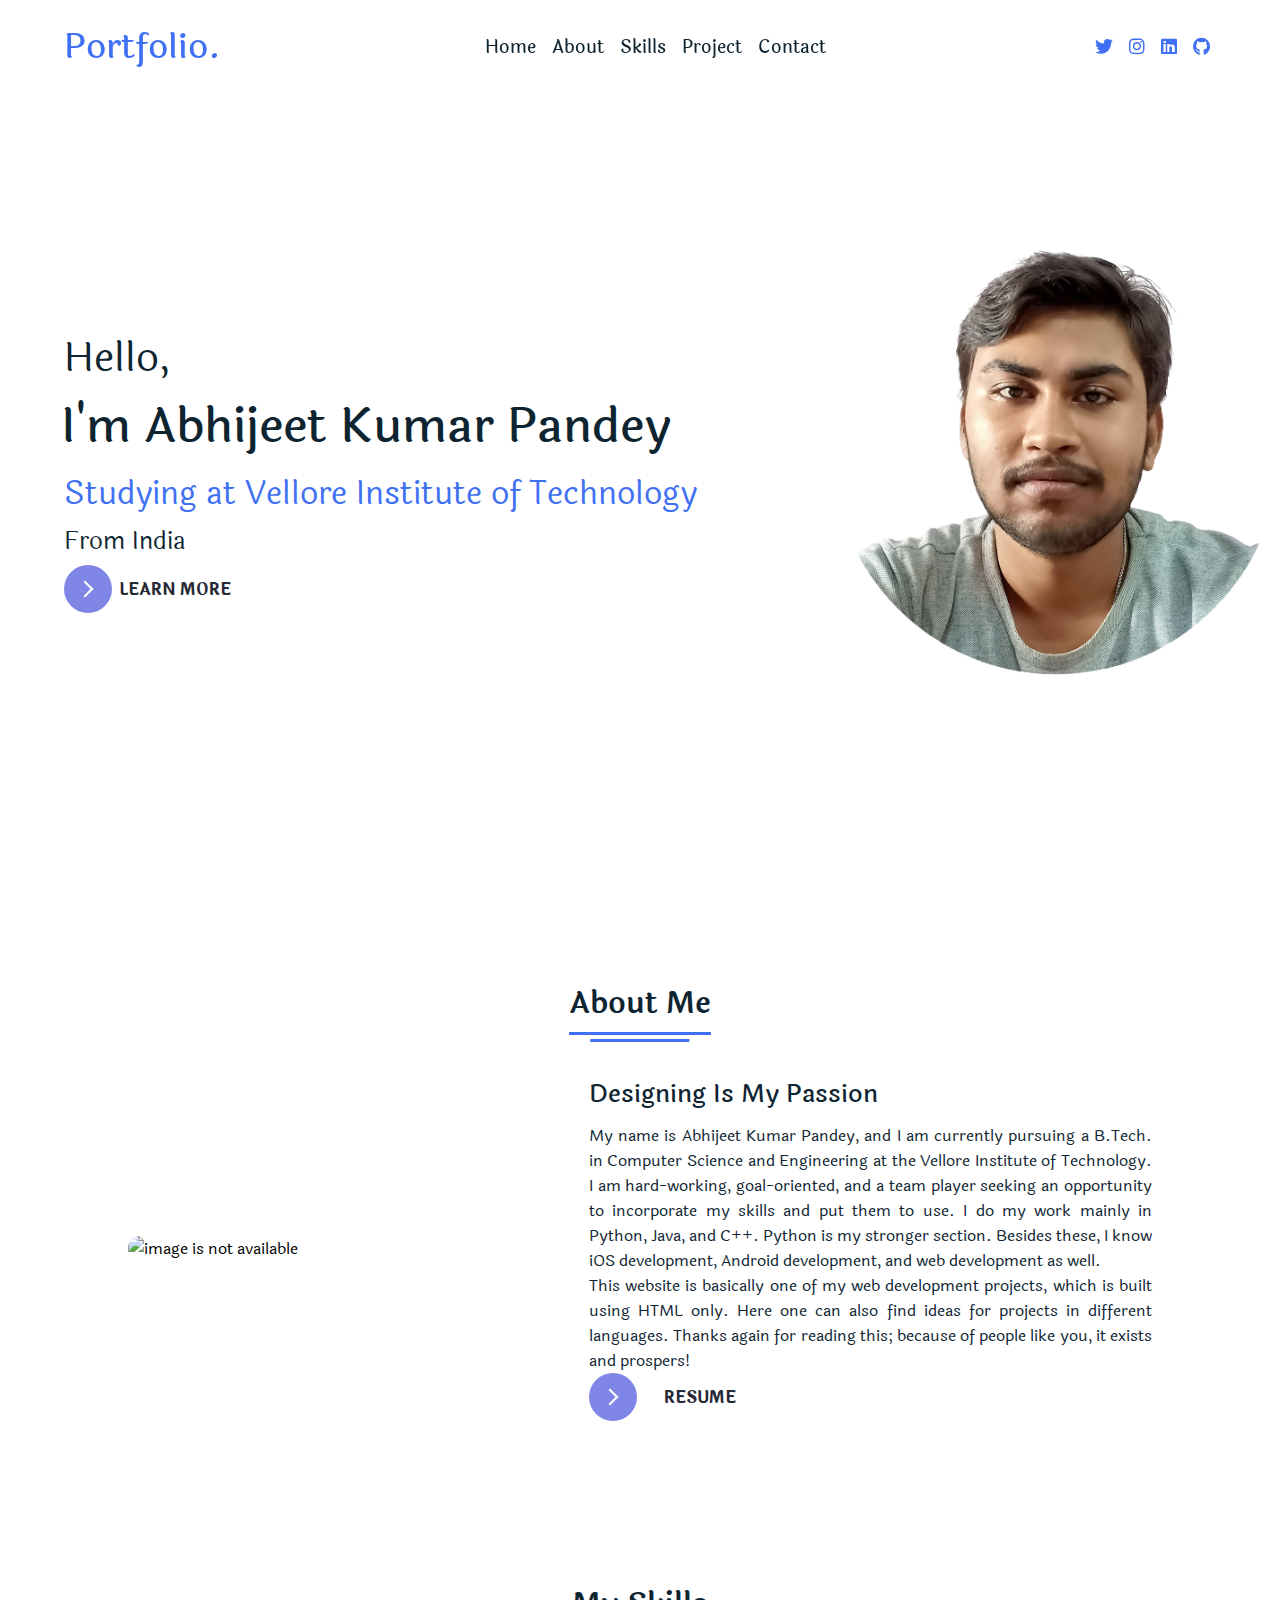
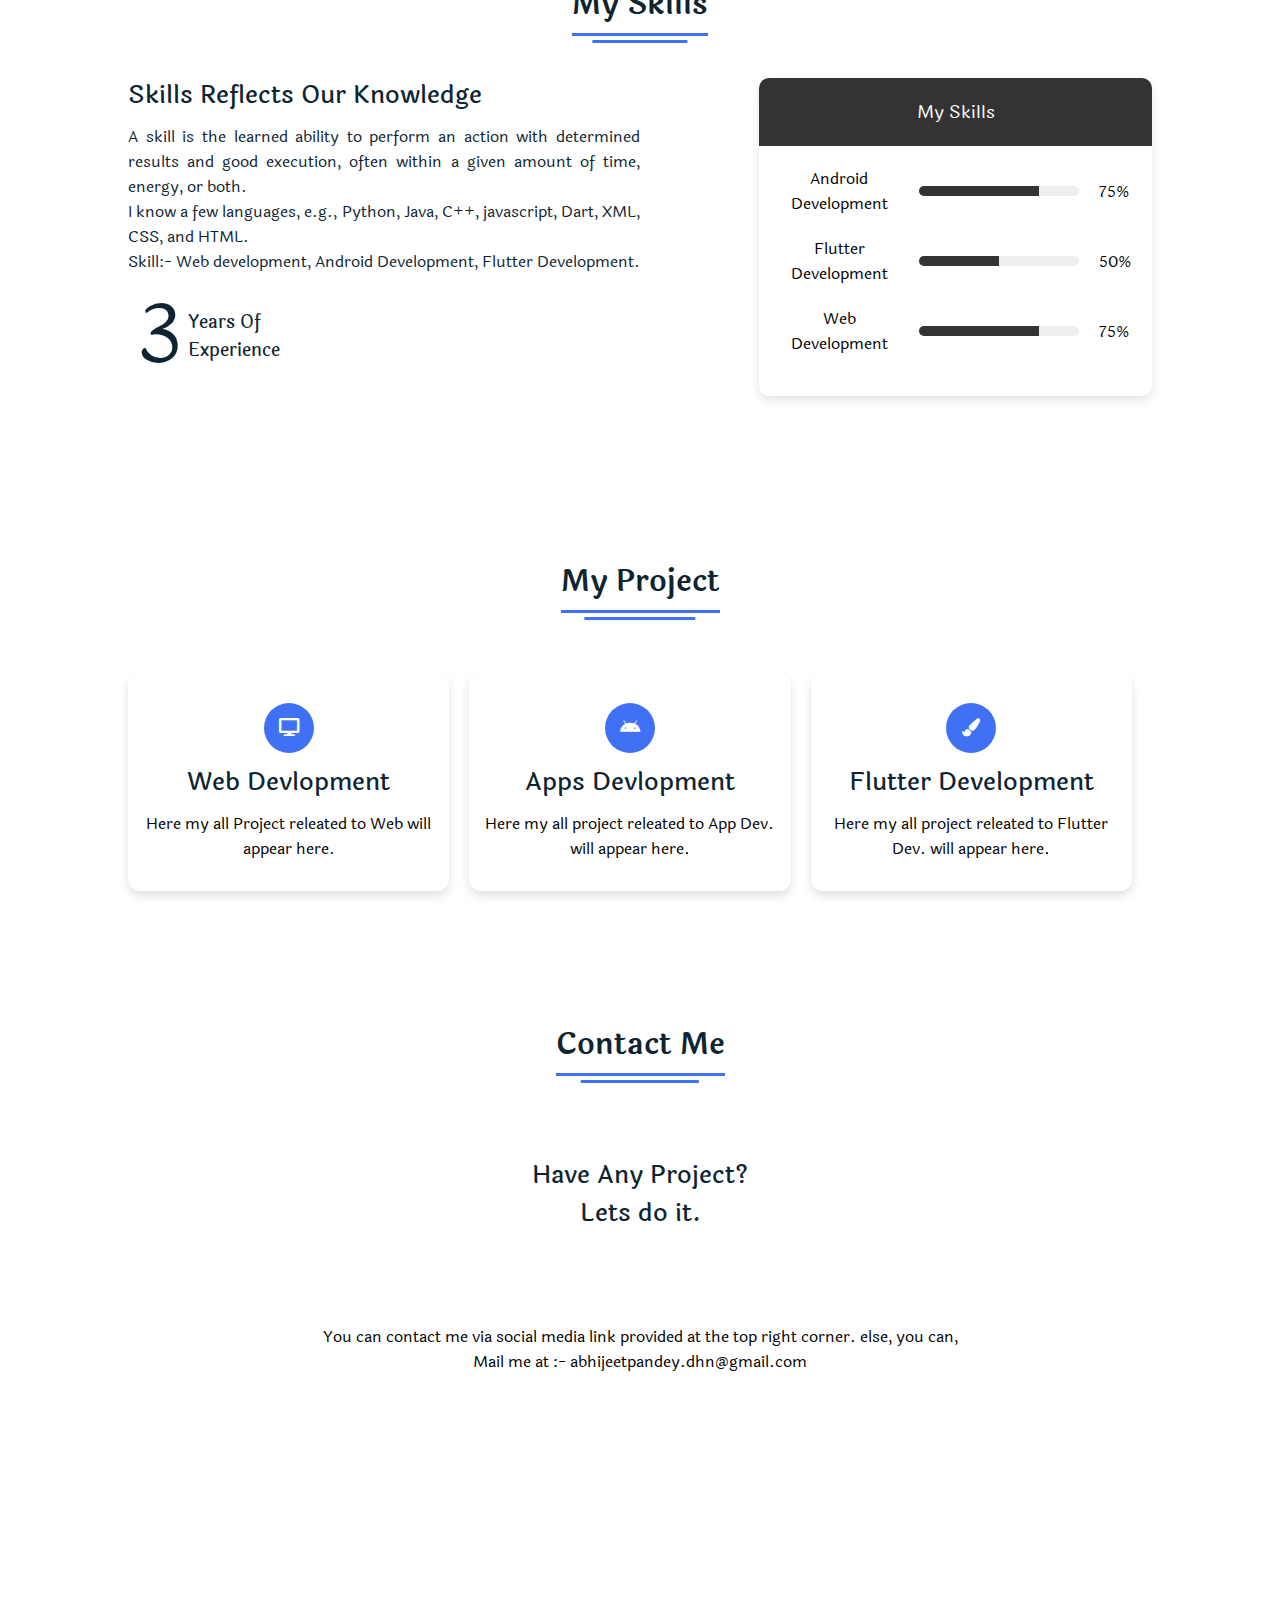
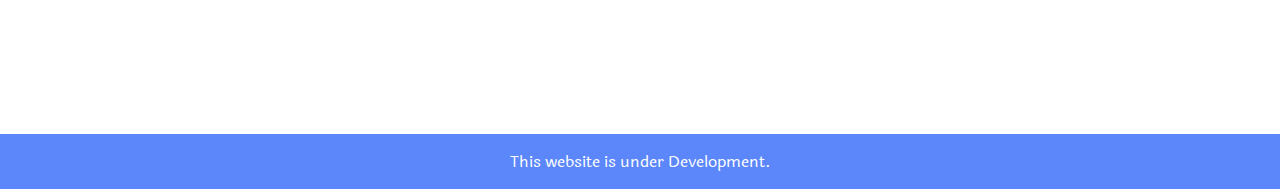
==== index.html @ da4dd6c6 "updated file" ====
<!DOCTYPE html>
<html lang="en" dir="ltr">
  <head>
    <meta charset="UTF-8">
    <title> Responsive Portfolio Website </title>
    <link rel="stylesheet" href="style.css">
    <!-- Fontawesome CDN Link -->
    <link rel="stylesheet" href="https://cdnjs.cloudflare.com/ajax/libs/font-awesome/5.15.2/css/all.min.css"/>
     <meta name="viewport" content="width=device-width, initial-scale=1.0">
   </head>
<body>
  <!-- Move to up button -->
  <div class="scroll-button">
    <a href="#home"><i class="fas fa-arrow-up"></i></a>
  </div>
  <!-- navgaition menu -->
  <nav>
    <div class="navbar">
      <div class="logo"><a href="#"> Portfolio. </a></div>
      <ul class="menu">
          <li><a href="#home">Home</a></li>
          <li><a href="#about">About</a></li>
          <li><a href="#skills">Skills</a></li>
          <li><a href="#services">Project</a></li>
          <li><a href="#contact">Contact</a></li>
          <div class="cancel-btn">
            <i class="fas fa-times"></i>
          </div>
      </ul>
      <div class="media-icons">
        <a href="https://twitter.com/Abhijee12620810"><i class="fab fa-twitter"></i></a>
        <a href="https://www.instagram.com/abhijeet_7255/"><i class="fab fa-instagram"></i></a>
        <a href="https://www.linkedin.com/in/abhijeet-kumar-pandey-29b2901a6/"><i class="fab fa-linkedin"></i></a>
        <a href="https://github.com/akp660"><i class="fab fa-github"></i></a>
      </div>
    </div>
    <div class="menu-btn">
      <i class="fas fa-bars"></i>
    </div>
  </nav>

<!-- Home Section Start -->
 <section class="home" id="home">
   <div class="home-content">
     <div class="text">
       <div class="text-one">Hello,</div>
       <div class="text-two">I'm Abhijeet Kumar Pandey</div>
       <div class="text-three">Studying at Vellore Institute of Technology </div>
       <div class="text-four">From India</div>
       <button class="learn-more">
        <span class="circle" aria-hidden="true">
        <span class="icon arrow"></span>
        </span>
        <a href="#about">
        <span class="button-text">Learn More</span> </a>
      </button>
     </div>
   </div>
 </section>

<!-- About Section Start -->
<section class="about" id="about">
  <div class="content">
    <div class="title"><span>About Me</span></div>
  <div class="about-details">
    <div class="left">
      <img src="https://github.com/akp660/My-Portfolio/blob/66daafdcecbafb417e83a8eac32bfbf99a9931c4/Images/Dev1.png?raw=true" alt="image is not available">
    </div>
    <div class="right"> 
      <div class="topic">Designing Is My Passion</div>
      <p> My name is Abhijeet Kumar Pandey, and I am currently pursuing a B.Tech. in Computer Science and Engineering at the Vellore Institute of Technology. I am hard-working, goal-oriented, and a team player seeking an opportunity to incorporate my skills and put them to use.
        I do my work mainly in Python, Java, and C++. Python is my stronger section. Besides these, I know iOS development, Android development, and web development as well. </P>
      <P> This website is basically one of my web development projects, which is built using HTML only. Here one can also find ideas for projects in different languages. Thanks again for reading this; because of people like you, it exists and prospers! </P>
      <div class="button">
        <a href="https://docs.google.com/document/d/1EkNs8TN1xDk2Nyp3OGd5LRPhB23bo0X7rrr457WQqSQ/edit#heading=h.5rf9wr4r3no2">
        <button class="learn-more">
          <span class="circle" aria-hidden="true">
          <span class="icon arrow"></span>
          </span>
          <span class="button-text">Resume</span> </a>
        </button>
      </div>
    </div>
  </div>
  </div>
</section>

<!-- My Skill Section Start -->
<!-- Section Tag and Other Div will same where we need to put same CSS -->
<section class="skills" id="skills">
 <div class="content">
   <div class="title"><span>My Skills</span></div>
   <div class="skills-details">
     <div class="text">
       <div class="topic">Skills Reflects Our Knowledge</div>
       <p>A skill is the learned ability to perform an action with determined results and good execution, often within a given amount of time, energy, or both.
      </p>
       <p> I know a few languages, e.g., Python, Java, C++, javascript, Dart, XML, CSS, and HTML.   </p>
       <P> Skill:- Web development, Android Development, Flutter Development.</P>
       <div class="experience">
         <div class="num">3</div>
         <div class="exp">Years Of <br> Experience</div>
       </div>
     </div>
     <div class="boxes">
      <div class="card">
        <div class="header">My Skills</div>
        <div class="body">
          <div class="skill">
            <div class="skill-name">Android Development</div>
            <div class="skill-level">
              <div class="skill-percent" style="width: 75%"></div>
            </div>
            <div class="skill-percent-number">75%</div>
          </div>
          <div class="skill">
            <div class="skill-name">Flutter Development</div>
            <div class="skill-level">
              <div class="skill-percent" style="width: 50%"></div>
            </div>
            <div class="skill-percent-number">50%</div>
          </div>
          <div class="skill">
            <div class="skill-name">Web Development</div>
            <div class="skill-level">
              <div class="skill-percent" style="width: 75%"></div>
            </div>
            <div class="skill-percent-number">75%</div>
          </div>
        </div>
      </div>
    </div> 
     
   </div>
 </div>
</section>

<!-- My Services Section Start -->
 <section class="services" id="services">
   <div class="content">
     <div class="title"><span>My Project</span></div>
     <div class="boxes">
       <div class="box">
        <a href="webdevelopment.html">
          <div class="icon">
           <i class="fas fa-desktop"></i>
          </div>
          <div class="topic">Web Devlopment</div>
          <div class="about">
          <p> Here my all Project releated to Web will appear here. </p>
          </div>
        </a>
      </div>
       <div class="box">
        <a href="androidproject.html">
          <div class="icon">
           <i class="fab fa-android"></i>
          </div>
          <div class="about">
          <div class="topic">Apps Devlopment</div>
          <p> Here my all project releated to App Dev. will appear here. </p>
          </div>
        </a>
        </div>
       <div class="box">
        <a href="flutterdevelopment.html">
          <div class="icon">
            <i class="fas fa-paint-brush"></i>
          </div>
          <div class="about">
          <div class="topic">Flutter Development</div>
            <p> Here my all project releated to Flutter Dev. will appear here. </p>
          </div>
        </div>
      </a>
      </div>
 </section>

<!-- Contact Me section Start -->
<section class="contact" id="contact">
  <div class="content">
    <div class="title"><span>Contact Me</span></div>
    <div class="text">
      <div class="topic">Have Any Project? <br>
      Lets do it.</div>
      <div class="about">
        <p> You can contact me via social media link provided at the top right corner. else, you can,</p>
        <p> Mail me at :- abhijeetpandey.dhn@gmail.com</p>
      </div>
    </div>
  </div>
</section>


<!-- Footer Section Start -->
<footer>
  <div class="text">
    <p>This website is under Development.</p>
  </div>
</footer>

  <script src="script.js"></script>
</body>
</html>
---- style.css ----
/* Google Font CDN Link */
@import url('https://fonts.googleapis.com/css2?family=Patrick+Hand&display=swap');
@import url('https://fonts.googleapis.com/css2?family=Laila:wght@300&display=swap');


*{
  margin: 0;
  padding: 0;
  box-sizing: border-box;
  text-decoration: none;
  scroll-behavior: smooth;
}

/* Custom Scroll Bar CSS */
::-webkit-scrollbar {
    width: 10px;
}
::-webkit-scrollbar-track {
    background: #f1f1f1;
}
::-webkit-scrollbar-thumb {
    background: #6e93f7;
    border-radius: 12px;
    transition: all 0.3s ease;
}

::-webkit-scrollbar-thumb:hover {
    background: #4070f4;
}
/* navbar styling */
nav{
  position: fixed;
  width: 100%;
  padding: 20px 0;
  z-index: 998;
  transition: all 0.3s ease;
  font-family: 'Laila', sans-serif;
}
nav.sticky{
  background: #4070f4;
  padding: 13px 0;
}
nav .navbar{
  width: 90%;
  display: flex;
  justify-content: space-between;
  align-items: center;
  margin: auto;
}
nav .navbar .logo a{
  font-weight: 500;
  font-size: 35px;
  color: #4070f4;
}
nav.sticky .navbar .logo a{
  color: #fff;
}
nav .navbar .menu{
  display: flex;
  position: relative;
}
nav .navbar .menu li{
  list-style: none;
  margin: 0 8px;
}
.navbar .menu a{
  font-size: 18px;
  font-weight: 500;
  color: #0E2431;
  padding: 6px 0;
  transition: all 0.4s ease;
}
.navbar .menu a:hover{
  color: #4070f4;
}
nav.sticky .menu a{
  color: #FFF;
}
nav.sticky .menu a:hover{
  color: #0E2431;
}
.navbar .media-icons a{
  color: #4070f4;
  font-size: 18px;
  margin: 0 6px;
}
nav.sticky .media-icons a{
  color: #FFF;
}

/* Side Navigation Menu Button CSS */
nav .menu-btn,
.navbar .menu .cancel-btn{
  position: absolute;
  color: #fff;
  right: 30px;
  top: 20px;
  font-size: 20px;
  cursor: pointer;
  transition: all 0.3s ease;
  display: none;
}
nav .menu-btn{
  color: #4070f4;
}
nav.sticky .menu-btn{
  color: #FFF;
}
.navbar .menu .menu-btn{
  color: #fff;
}

/* home section styling */
.home{
  height: 100vh;
  width: 100%;
  background: #F0F8FF;
  background: url("Images/Dev1.png") no-repeat;
  background-size: 35%;
  background-position: right;
  background-attachment: fixed;
  font-family: 'Laila', sans-serif;
}
.home .home-content{
  width: 90%;
  height: 100%;
  margin: auto;
  display: flex;
  flex-direction: column;
  justify-content: center;
}
.home .text-one{
  font-size: 250%;
  color: #0E2431;
}
.home .text-two{
  color: #0E2431;
  font-size: 300%;
  font-weight: 450;
  margin-left: -3px;
}
.home .text-three{
  font-size: 200%;
  margin: 5px 0;
  color: #4070f4;
}
.home .text-four{
  font-size: 150%;
  margin: 5px 0;
  color: #0E2431;
}
.home .button{
  margin: 14px 0;
}
.home .button button{
  outline: none;
  padding: 8px 16px;
  border-radius: 6px;
  font-size: 25px;
  font-weight: 400;
  background: #4070f4;
  color: #fff;
  cursor: pointer;
  border: 2px solid transparent;
  transition: all 0.4s ease;
}
.home .button button:hover{
  border-color: #4070f4;
  background-color: #fff;
  color: #4070f4;
}

button {
  position: relative;
  display: inline-block;
  cursor: pointer;
  outline: none;
  border: 0;
  vertical-align: middle;
  text-decoration: none;
  background: transparent;
  padding: 0;
  font-size: inherit;
  font-family: inherit;
 }
 
 button.learn-more {
  width: 12rem;
  height: auto;
 }
 
 button.learn-more .circle {
  transition: all 0.45s cubic-bezier(0.65, 0, 0.076, 1);
  position: relative;
  display: block;
  margin: 0;
  width: 3rem;
  height: 3rem;
  background: #8086e5;
  border-radius: 1.625rem;
 }
 
 button.learn-more .circle .icon {
  transition: all 0.45s cubic-bezier(0.65, 0, 0.076, 1);
  position: absolute;
  top: 0;
  bottom: 0;
  margin: auto;
  background: #fff;
 }
 
 button.learn-more .circle .icon.arrow {
  transition: all 0.45s cubic-bezier(0.65, 0, 0.076, 1);
  left: 0.625rem;
  width: 1.125rem;
  height: 0.125rem;
  background: none;
 }
 
 button.learn-more .circle .icon.arrow::before {
  position: absolute;
  content: "";
  top: -0.29rem;
  right: 0.0625rem;
  width: 0.625rem;
  height: 0.625rem;
  border-top: 0.125rem solid #fff;
  border-right: 0.125rem solid #fff;
  transform: rotate(45deg);
 }
 
 button.learn-more .button-text {
  transition: all 0.45s cubic-bezier(0.65, 0, 0.076, 1);
  position: absolute;
  top: 0;
  left: 0;
  right: 0;
  bottom: 0;
  padding: 0.75rem 0;
  margin: 0 0 0 1.85rem;
  color: #282936;
  font-weight: 700;
  line-height: 1.6;
  text-align: center;
  text-transform: uppercase;
 }
 
 button:hover .circle {
  width: 100%;
 }
 
 button:hover .circle .icon.arrow {
  background: #fff;
  transform: translate(1rem, 0);
 }
 
 button:hover .button-text {
  color: #fff;
 }







/* About Section Styling */
/* Those Elements Where We Have Apply Same CSS,
 I'm Selecting Directly 'Section Tag' and 'Class'  */
section{
  padding-top: 40px;
}
section .content{
  width: 80%;
  margin: 40px auto;
  font-family: 'Laila', sans-serif;
}
.about .about-details{
  display: flex;
  justify-content: space-between;
  align-items: center;
}
section .title{
  display: flex;
  justify-content: center;
  margin-bottom: 40px;
}
section .title span{
  color: #0E2431;
  font-size: 30px;
  font-weight: 600;
  position: relative;
  padding-bottom: 8px;
}
section .title span::before,
section .title span::after{
  content: '';
  position: absolute;
  height: 3px;
  width: 100%;
  background: #4070f4;
  left: 0;
  bottom: 0;
}
section .title span::after{
  bottom: -7px;
  width: 70%;
  left: 50%;
  transform: translateX(-50%);
}
.about .about-details .left{
  width: 45%;
}
.about .left img{
  height: 400px;
  width: 400px;
  object-fit: cover;
  border-radius: 12px;
}
.about-details .right{
  width: 55%;
}
section  .topic{
  color: #0E2431;
  font-size: 25px;
  font-weight: 500;
  margin-bottom: 10px;
}
.about-details .right p{
  text-align: justify;
  color: #0E2431;
}







 /* My Skills CSS */
 .skills{
   background: #ffffff;
 }
 .skills .content{
   padding: 40px 0;
 }
 .skills .skills-details{
   display: flex;
   justify-content: space-between;
   align-items: center;
 }
 .skills-details .text{
   width: 50%;
 }
 .skills-details p{
   color: #0E2431;
   text-align: justify;
 }
.skills .skills-details .experience{
  display: flex;
  align-items: center;
  margin: 0 10px;
}
.skills-details .experience .num{
  color: #0E2431;
  font-size: 80px;
}
.skills-details .experience .exp{
  color: #0E2431;
  margin-left: 20px;
  font-size: 18px;
  font-weight: 500;
  margin: 0 6px;
}
.skills-details .boxes{
  width: auto;
  display: flex;
  flex-wrap: wrap;
  justify-content: space-between;
}
.card {
  width: auto;
  background-color: #fff;
  box-shadow: 0 5px 10px rgba(0, 0, 0, 0.1);
  border-radius: 10px;
  overflow: hidden;
}

.header {
  background-color: #333;
  color: #fff;
  padding: 20px;
  text-align: center;
  font-size: 18px;
}

.body {
  padding: 20px;
  text-align: center;
}

.skill {
  display: flex;
  align-items: center;
  margin-bottom: 20px;
}

.skill-name {
  width: 120px;
  font-size: 16px;
}

.skill-level {
  width: 160px;
  height: 10px;
  background-color: #eee;
  border-radius: 10px;
  overflow: hidden;
  margin-left: 20px;
}

.skill-percent {
  background-color: #333;
  height: 100%;
}

.skill-percent-number {
  margin-left: 20px;
  font-size: 16px;
}

/* My Services CSS */
.services{
  background: #ffffff;
}
.services .boxes{
  display: flex;
  flex-wrap: wrap;
  justify-content: space-between;
}
.services .boxes .box{
  margin: 20px 0;
  width: calc(100% / 3 - 20px);
  text-align: center;
  border-radius: 12px;
  padding: 30px 10px;
  box-shadow: 0 5px 10px rgba(0, 0, 0, 0.12);
  cursor: default;
  transition: all 0.4s ease;
}
.services .boxes .box .about{
  color: #000;
}
.services .boxes .box:hover{
  background: #4070f4;
  color: #fff;
}
.services .boxes .box .icon{
  height: 50px;
  width: 50px;
  background: #4070f4;
  border-radius: 50%;
  text-align: center;
  line-height: 50px;
  font-size: 18px;
  color: #fff;
  margin: 0 auto 10px auto;
  transition: all 0.4s ease;
}
.boxes .box:hover .icon{
  background-color: #fff;
  color: #4070f4;
}
.services .boxes .box:hover .topic,
.services .boxes .box:hover p{
  color: #0E2431;
  transition: all 0.4s ease;
}
.services .boxes .box:hover .topic,
.services .boxes .box:hover p{
  color: #fff;
}

/* Contact Me CSS */


.contact{
  background: #F0F8FF;
  background-attachment: fixed;
  background: url("https://github.com/akp660/My-Portfolio/blob/08f95cfc4875fcf1a1e4328afbcde97a2c82ba09/Images/back-img.gif") no-repeat;
  background-size: cover;
  height: 87vh;
  width: 100%;
  background-size: cover;
  background-position: center;
  background-attachment: flex;
}
.contact .content{
  margin: 0 auto;
  padding: 30px 0;
}
.contact .text{
  padding-top: 40px;
  width: 80%;
  text-align: center;
  margin: auto;
}
.contact .content .about{
  padding-top: 10%;
}

/* Footer CSS */
footer{
  background: #5c87fb;
  padding: 15px 0;
  text-align: center;
  font-family: 'Laila', sans-serif;
}
footer .text{
  color: #ffffff;
}
footer .text span{
  font-size: 17px;
  font-weight: 400;
  color: #fff;
}
footer .text span a{
  font-weight: 500;
  color: #FFF;
}
footer .text span a:hover{
  text-decoration: underline;
}
/* Scroll TO Top Button CSS */
.scroll-button a{
  position: fixed;
  bottom: 20px;
  right: 20px;
  color: #fff;
  background: #4070f4;
  padding: 7px 12px;;
  font-size: 18px;
  border-radius: 6px;
  box-shadow: rgba(0, 0, 0, 0.15);
  display: none;
}


/* Responsive Media Query */
@media (max-width: 1190px) {
  section .content{
    width: 85%;
  }
}
@media (max-width: 1000px) {
  .about .about-details{
    justify-content: center;
    flex-direction: column;
  }
  .about .about-details .left{
    display: flex;
    justify-content: center;
    width: 100%;
  }
  .about-details .right{
    width: 90%;
    margin: 40px 0;
  }
  .services .boxes .box{
    margin: 20px 0;
    width: calc(100% / 2 - 20px);
  }
}
@media (max-width: 900px) {
  .about .left img{
    height: 350px;
    width: 350px;
  }
}

@media (max-width: 750px) {
  nav .navbar{
    width: 90%;
  }
  nav .navbar .menu{
    position: fixed;
    left: -100%;
    top: 0;
    background: #0E2431;
    height: 100vh;
    max-width: 400px;
    width: 100%;
    padding-top: 60px;
    flex-direction: column;
    align-items: center;
    transition: all 0.5s ease;
  }
  .navbar.active .menu{
    left: 0;
  }
  nav .navbar .menu a{
    font-size: 23px;
    display: block;
    color: #fff;
    margin: 10px 0;
  }
  nav.sticky .menu a:hover{
    color: #4070f4;
  }
  nav .navbar .media-icons{
    display: none;
  }
  nav .menu-btn,
  .navbar .menu .cancel-btn{
    display: block;
  }
  .home .text-two{
    font-size: 65px;
  }
  .home .text-three{
    font-size: 35px;
  }
  .skills .skills-details{
    align-items: center;
    justify-content: center;
    flex-direction: column;
  }
  .skills-details .text{
    width: 100%;
    margin-bottom: 50px;
  }
  .skills-details .boxes{
    justify-content: center;
    align-items: center;
    width: 100%;
  }
  .services .boxes .box{
    margin: 20px 0;
    width: 100%;
  }
  .contact .text{
    width: 100%;
}
}

@media (max-width: 500px){
  .home .text-two{
    font-size: 55px;
  }
  .home .text-three{
    font-size: 33px;
  }
  .skills-details .boxes .per{
    font-size: 50px;
    color: #4070f4;
  }
}
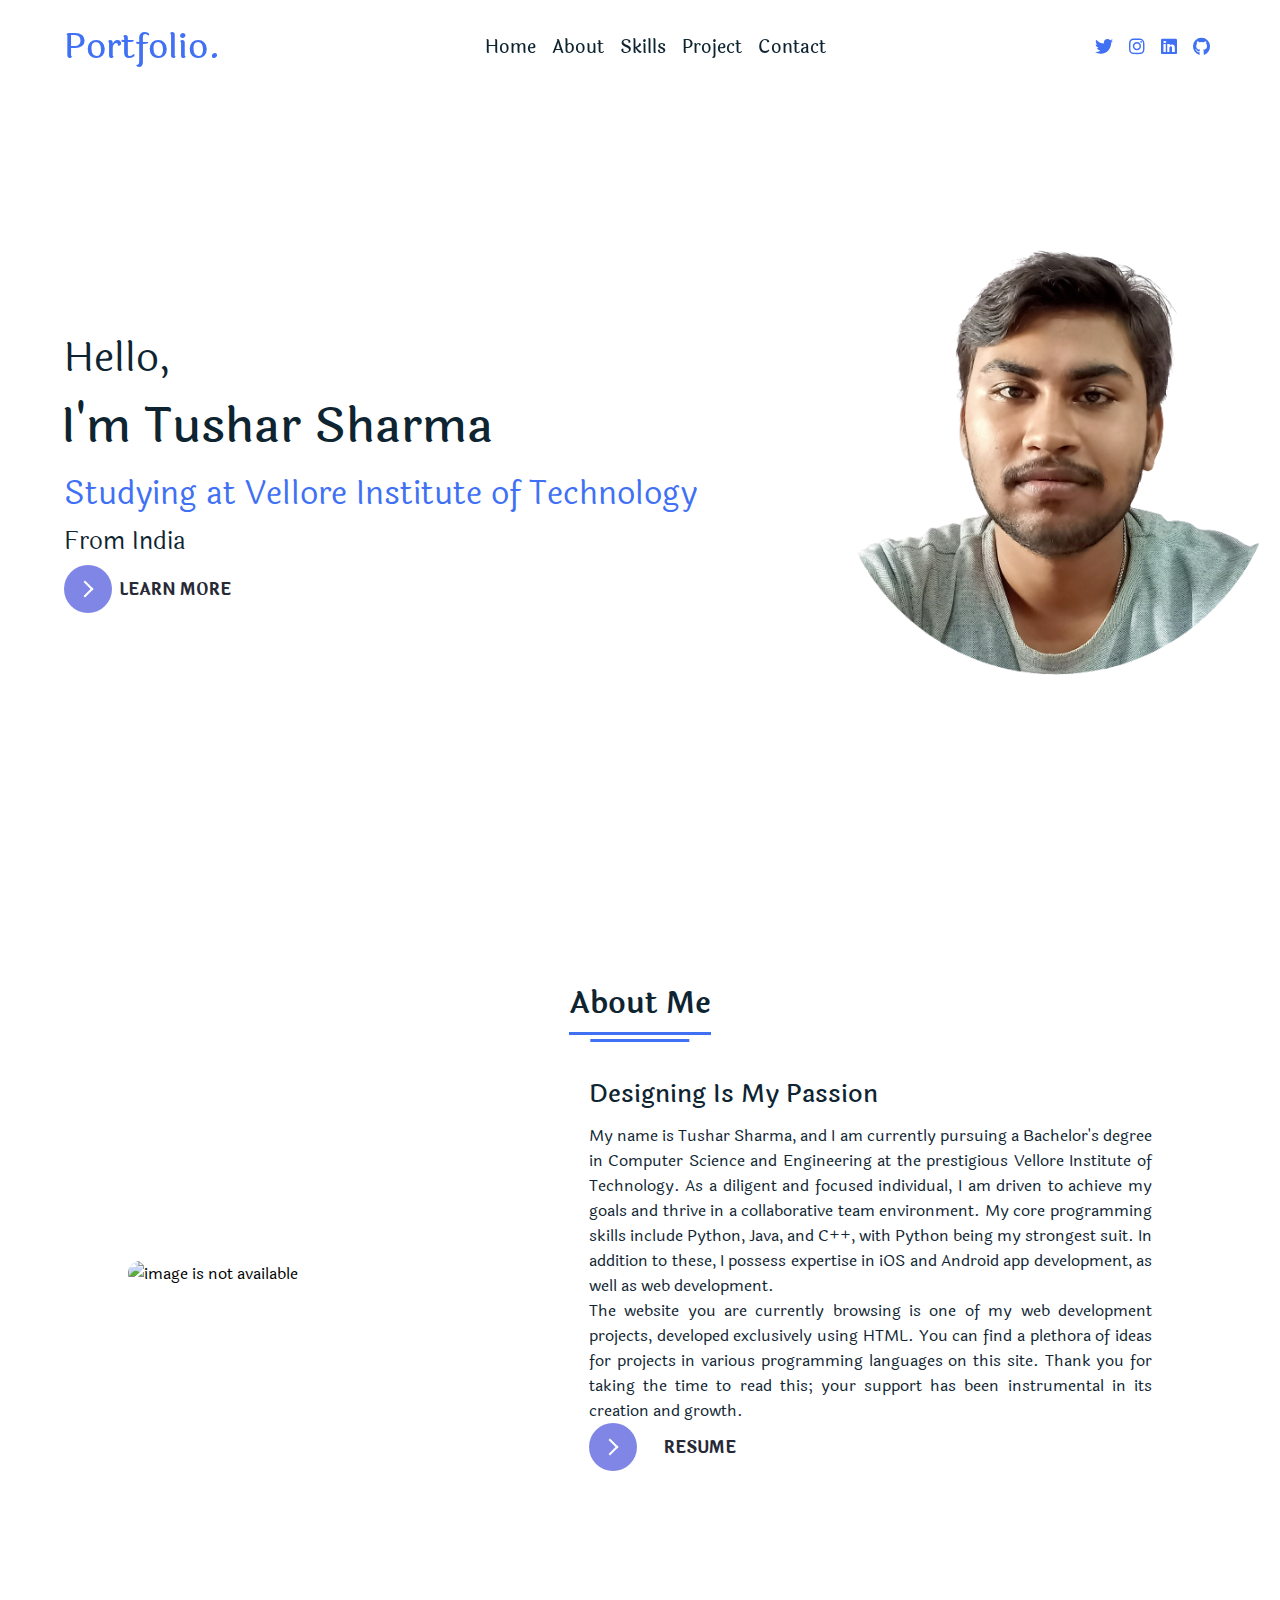
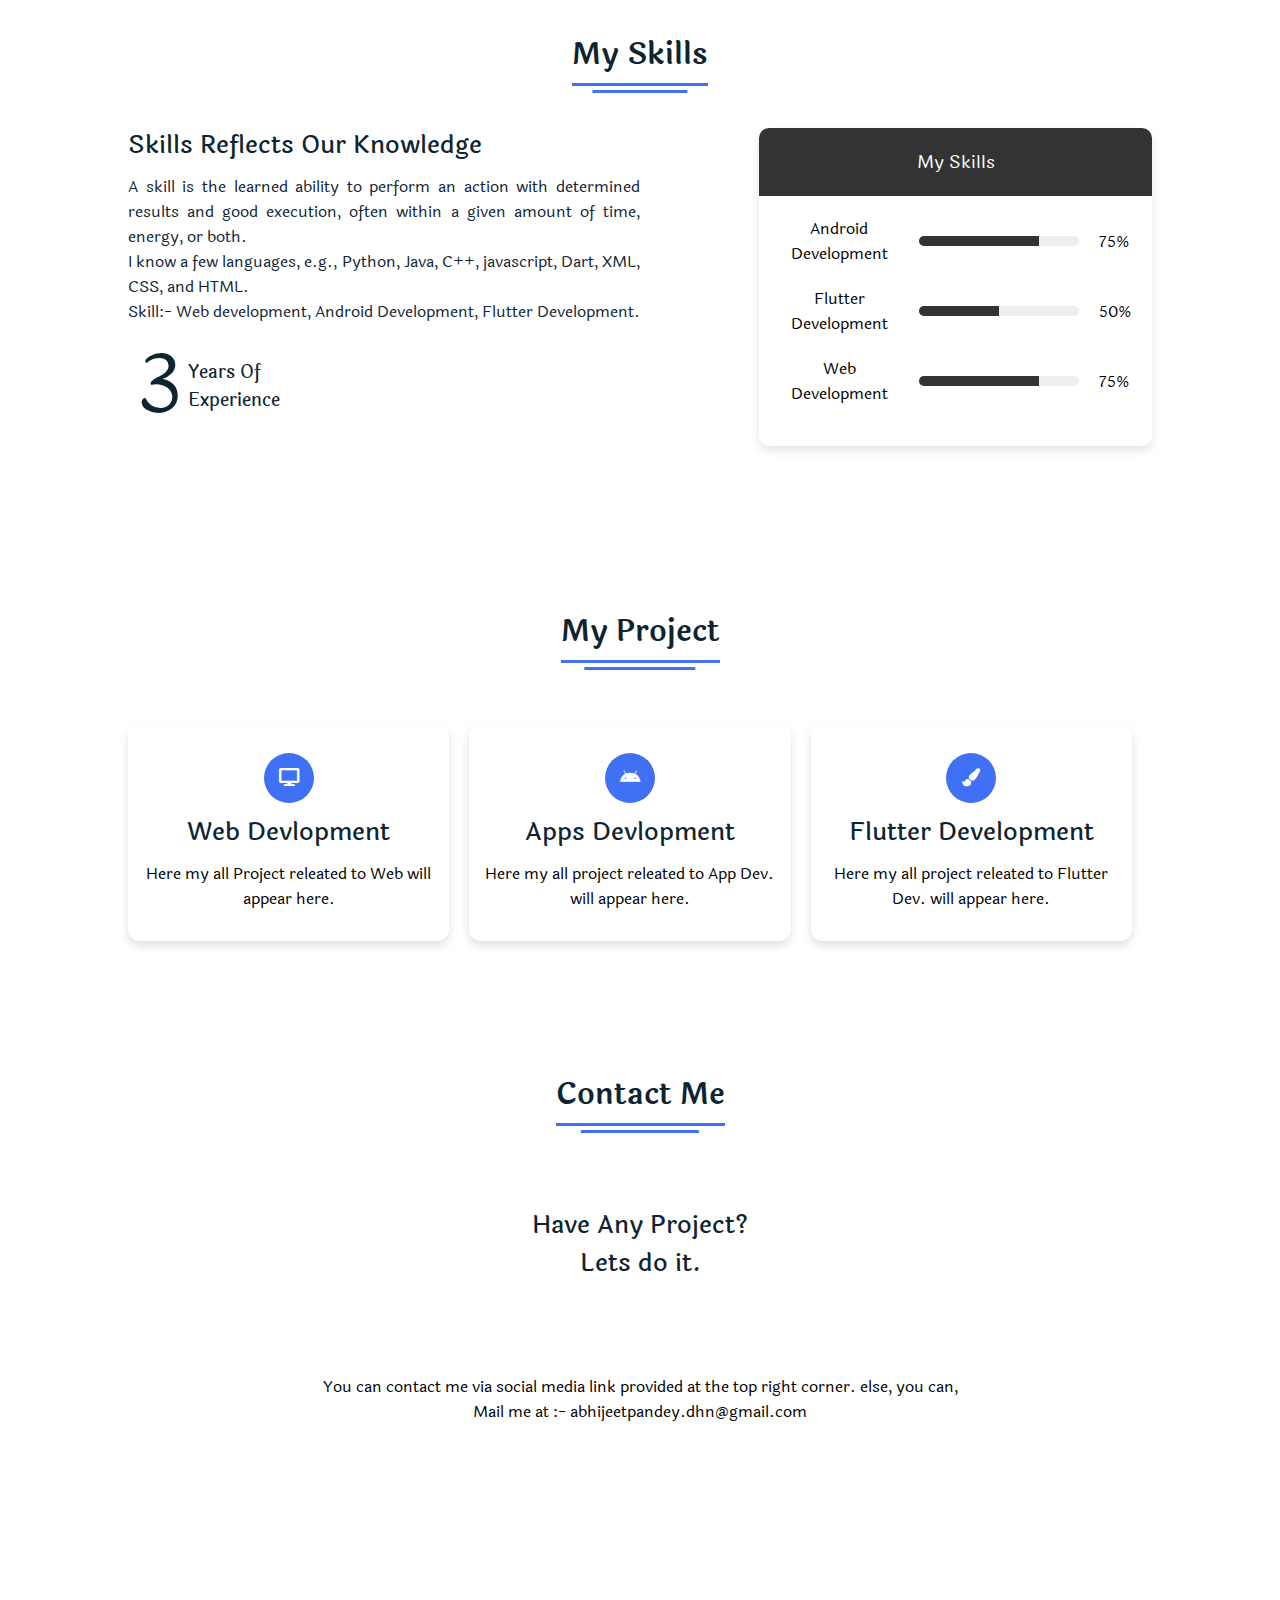
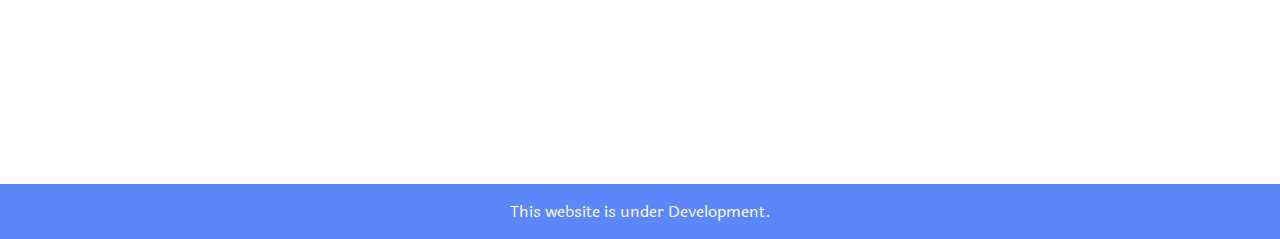
==== commit 2a62ffa3: "updated data" ====
--- a/index.html
+++ b/index.html
@@ -28,10 +28,10 @@
           </div>
       </ul>
       <div class="media-icons">
-        <a href="https://twitter.com/Abhijee12620810"><i class="fab fa-twitter"></i></a>
-        <a href="https://www.instagram.com/abhijeet_7255/"><i class="fab fa-instagram"></i></a>
-        <a href="https://www.linkedin.com/in/abhijeet-kumar-pandey-29b2901a6/"><i class="fab fa-linkedin"></i></a>
-        <a href="https://github.com/akp660"><i class="fab fa-github"></i></a>
+        <a href="https://twitter.com/s_tushar_"><i class="fab fa-twitter"></i></a>
+        <a href="https://www.instagram.com/s_tushar_/"><i class="fab fa-instagram"></i></a>
+        <a href="https://www.linkedin.com/in/tushar-sharma-96285121b/"><i class="fab fa-linkedin"></i></a>
+        <a href="https://github.com/ttv2004"><i class="fab fa-github"></i></a>
       </div>
     </div>
     <div class="menu-btn">
@@ -44,7 +44,7 @@
    <div class="home-content">
      <div class="text">
        <div class="text-one">Hello,</div>
-       <div class="text-two">I'm Abhijeet Kumar Pandey</div>
+       <div class="text-two">I'm Tushar Sharma</div>
        <div class="text-three">Studying at Vellore Institute of Technology </div>
        <div class="text-four">From India</div>
        <button class="learn-more">
@@ -68,9 +68,8 @@
     </div>
     <div class="right"> 
       <div class="topic">Designing Is My Passion</div>
-      <p> My name is Abhijeet Kumar Pandey, and I am currently pursuing a B.Tech. in Computer Science and Engineering at the Vellore Institute of Technology. I am hard-working, goal-oriented, and a team player seeking an opportunity to incorporate my skills and put them to use.
-        I do my work mainly in Python, Java, and C++. Python is my stronger section. Besides these, I know iOS development, Android development, and web development as well. </P>
-      <P> This website is basically one of my web development projects, which is built using HTML only. Here one can also find ideas for projects in different languages. Thanks again for reading this; because of people like you, it exists and prospers! </P>
+      <p> My name is Tushar Sharma, and I am currently pursuing a Bachelor's degree in Computer Science and Engineering at the prestigious Vellore Institute of Technology. As a diligent and focused individual, I am driven to achieve my goals and thrive in a collaborative team environment. My core programming skills include Python, Java, and C++, with Python being my strongest suit. In addition to these, I possess expertise in iOS and Android app development, as well as web development. </P>
+      <P> The website you are currently browsing is one of my web development projects, developed exclusively using HTML. You can find a plethora of ideas for projects in various programming languages on this site. Thank you for taking the time to read this; your support has been instrumental in its creation and growth. </P>
       <div class="button">
         <a href="https://docs.google.com/document/d/1EkNs8TN1xDk2Nyp3OGd5LRPhB23bo0X7rrr457WQqSQ/edit#heading=h.5rf9wr4r3no2">
         <button class="learn-more">
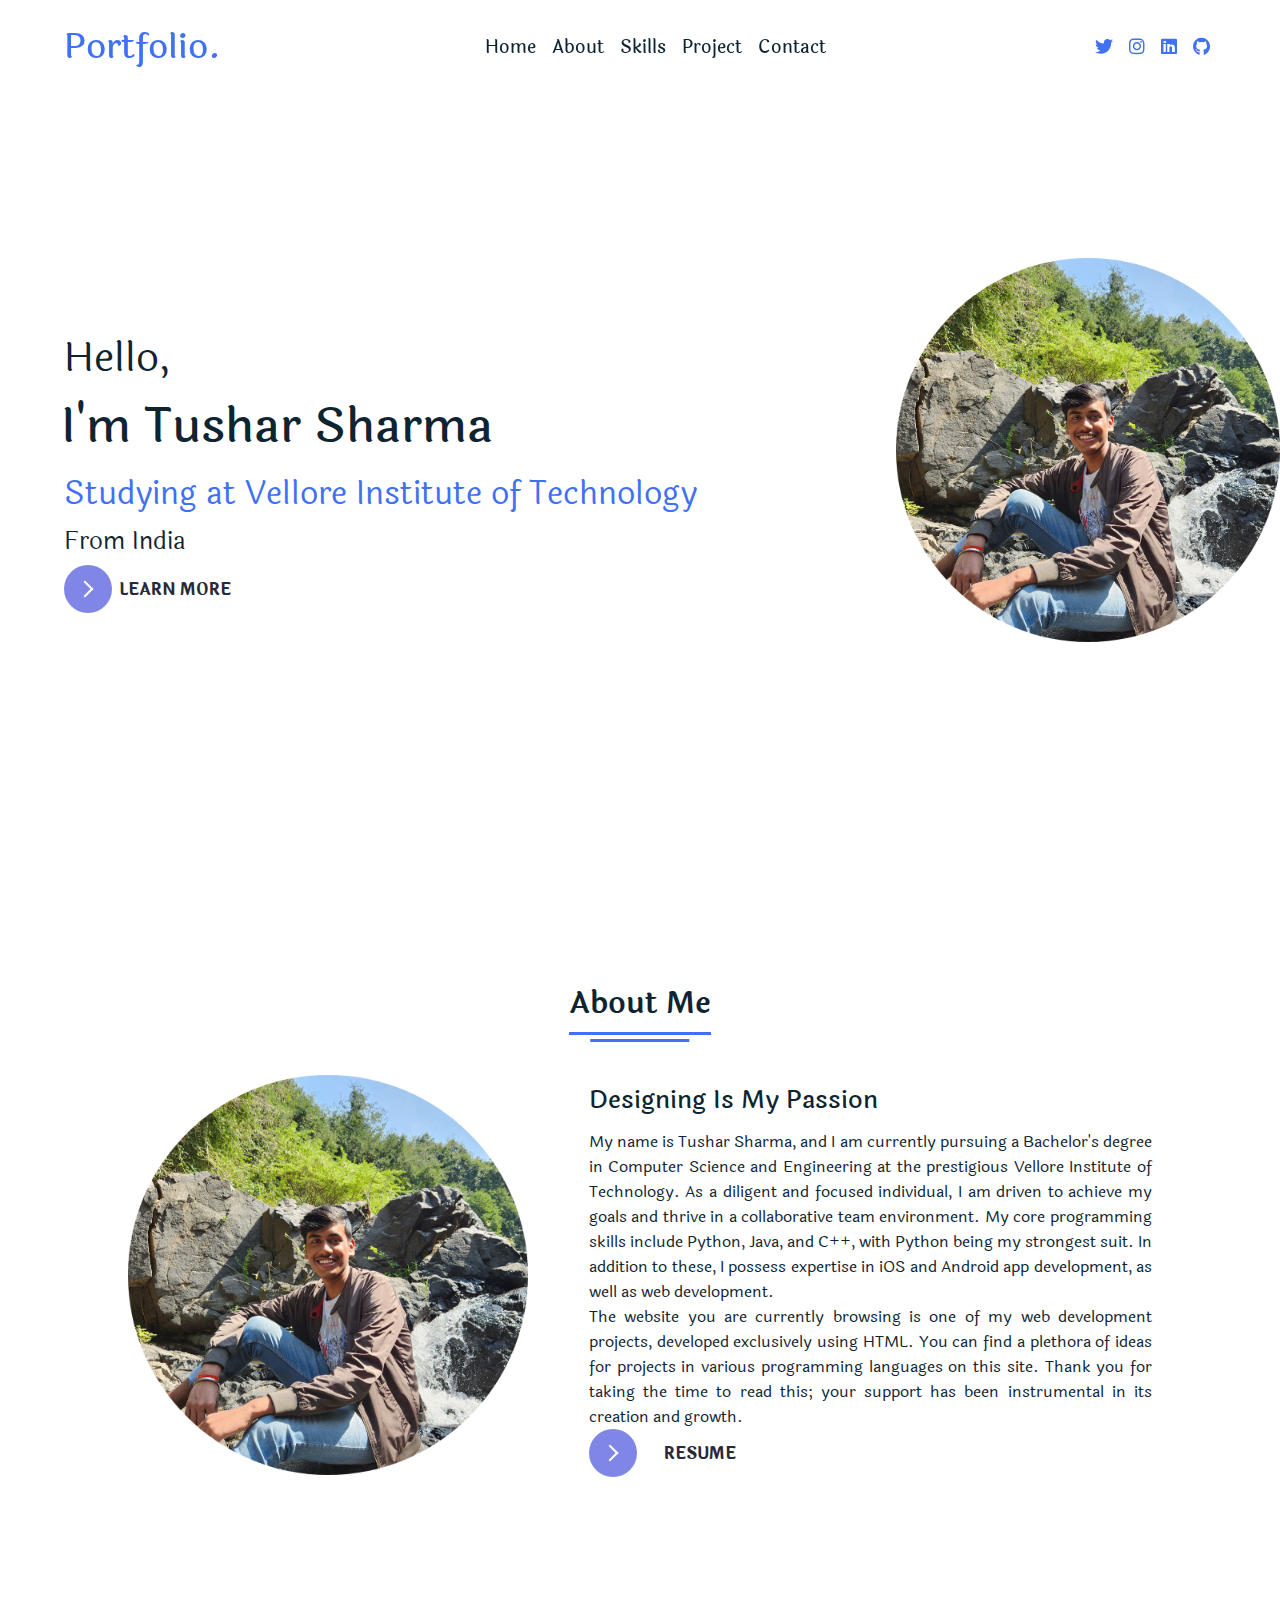
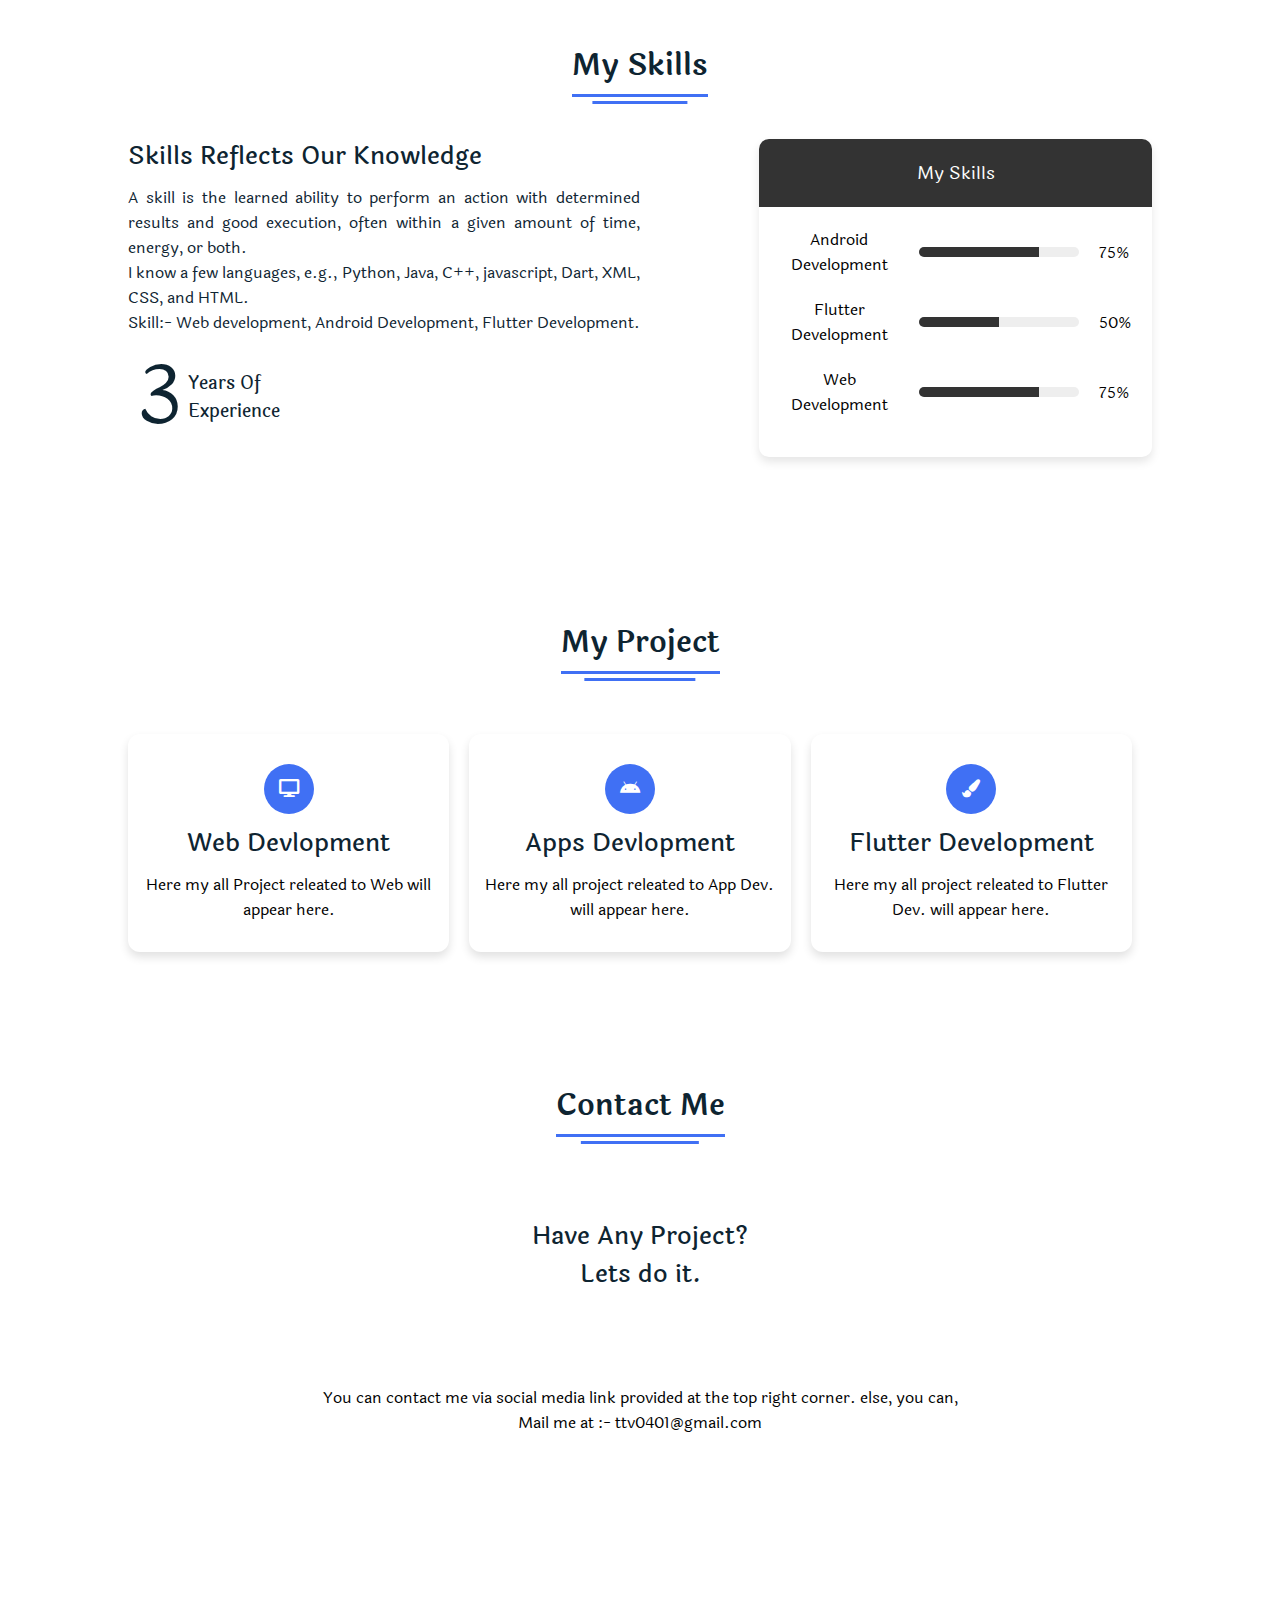
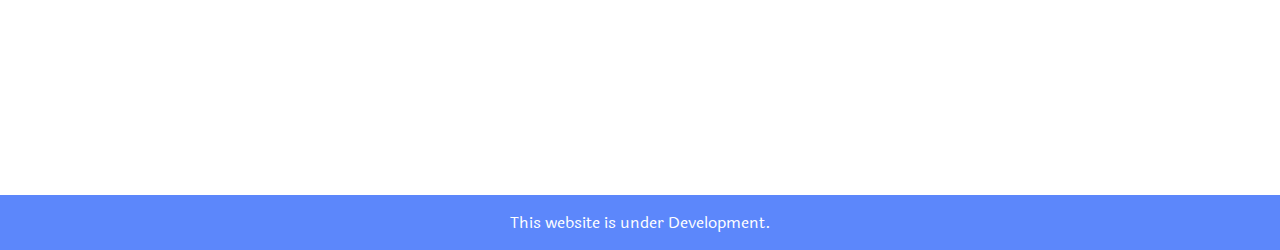
==== commit 4fb8effc: "updated profile picture" ====
--- a/index.html
+++ b/index.html
@@ -64,7 +64,7 @@
     <div class="title"><span>About Me</span></div>
   <div class="about-details">
     <div class="left">
-      <img src="https://github.com/akp660/My-Portfolio/blob/66daafdcecbafb417e83a8eac32bfbf99a9931c4/Images/Dev1.png?raw=true" alt="image is not available">
+      <img src="Images/profile_pic.png" alt="image is not available">
     </div>
     <div class="right"> 
       <div class="topic">Designing Is My Passion</div>
@@ -184,7 +184,7 @@
       Lets do it.</div>
       <div class="about">
         <p> You can contact me via social media link provided at the top right corner. else, you can,</p>
-        <p> Mail me at :- abhijeetpandey.dhn@gmail.com</p>
+        <p> Mail me at :- ttv0401@gmail.com</p>
       </div>
     </div>
   </div>
--- a/style.css
+++ b/style.css
@@ -115,8 +115,8 @@
   height: 100vh;
   width: 100%;
   background: #F0F8FF;
-  background: url("Images/Dev1.png") no-repeat;
-  background-size: 35%;
+  background: url("Images/profile_pic.png") no-repeat;
+  background-size: 30%;
   background-position: right;
   background-attachment: fixed;
   font-family: 'Laila', sans-serif;
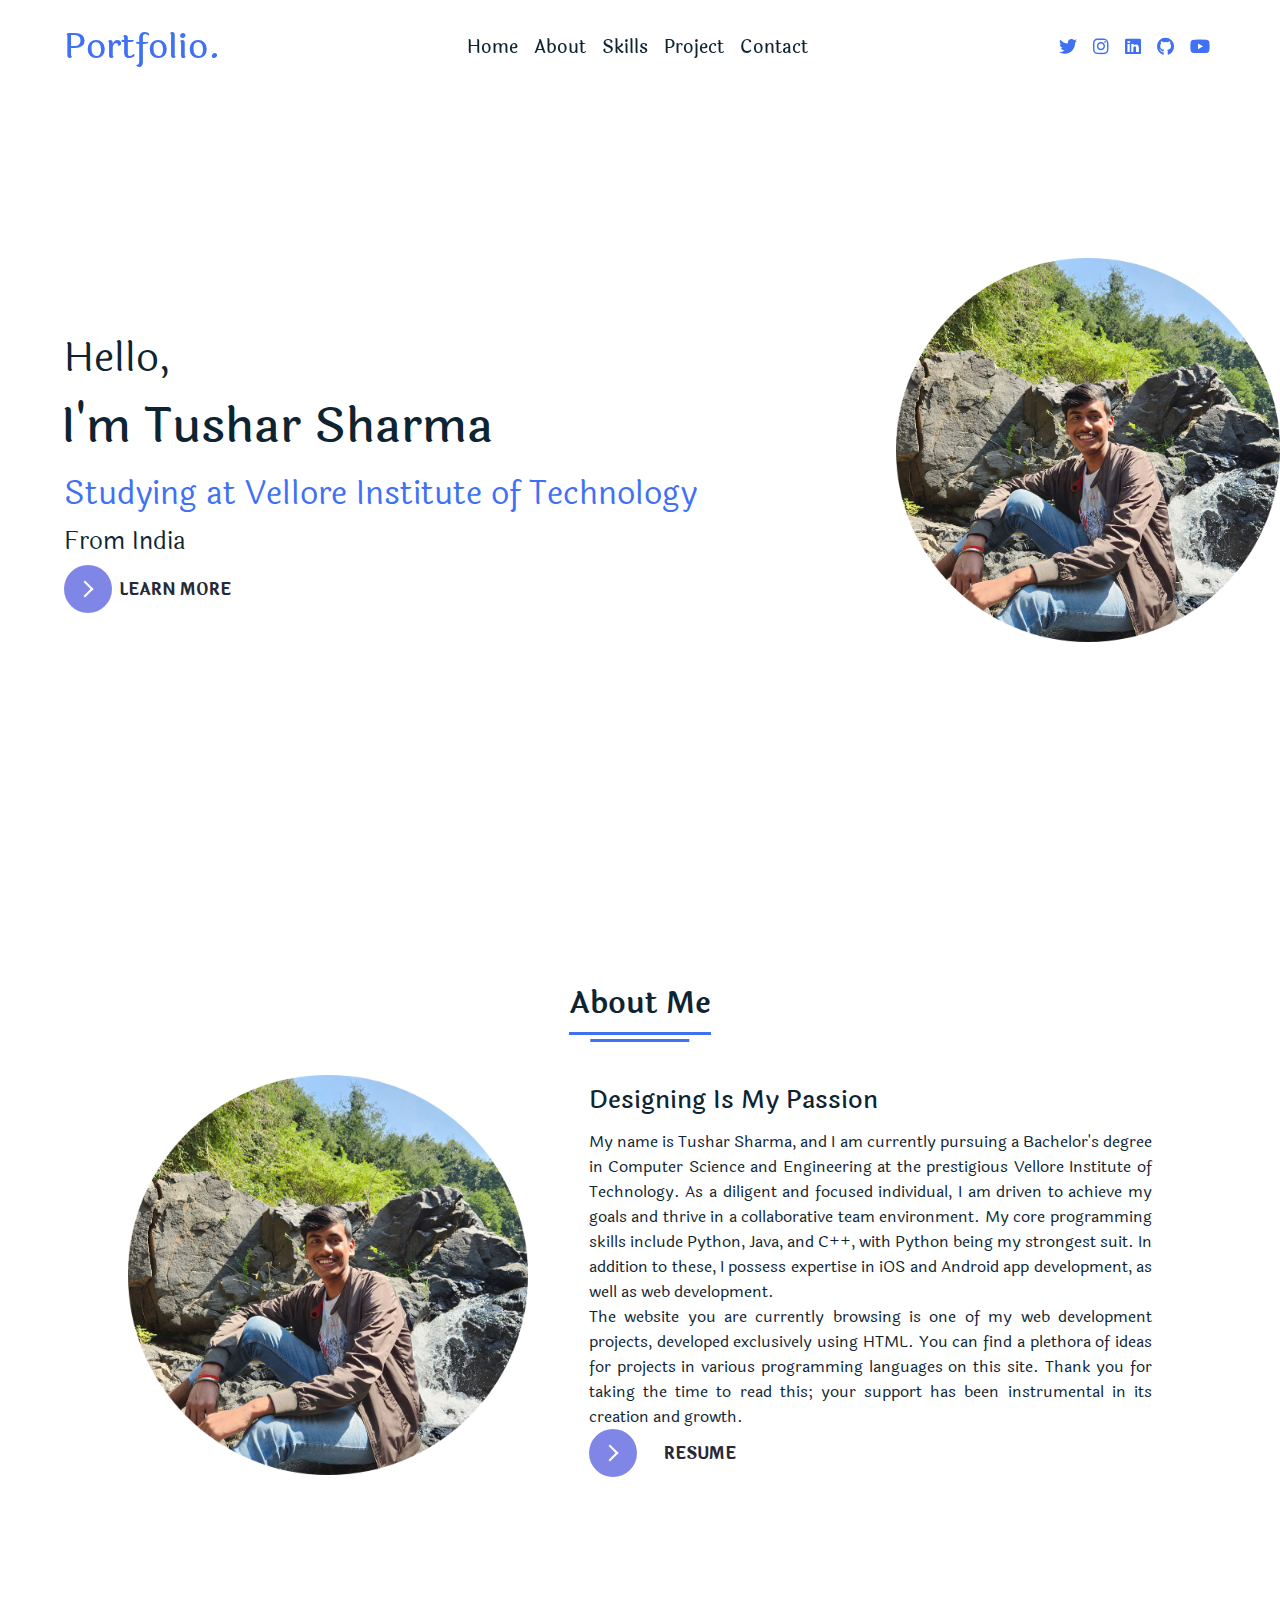
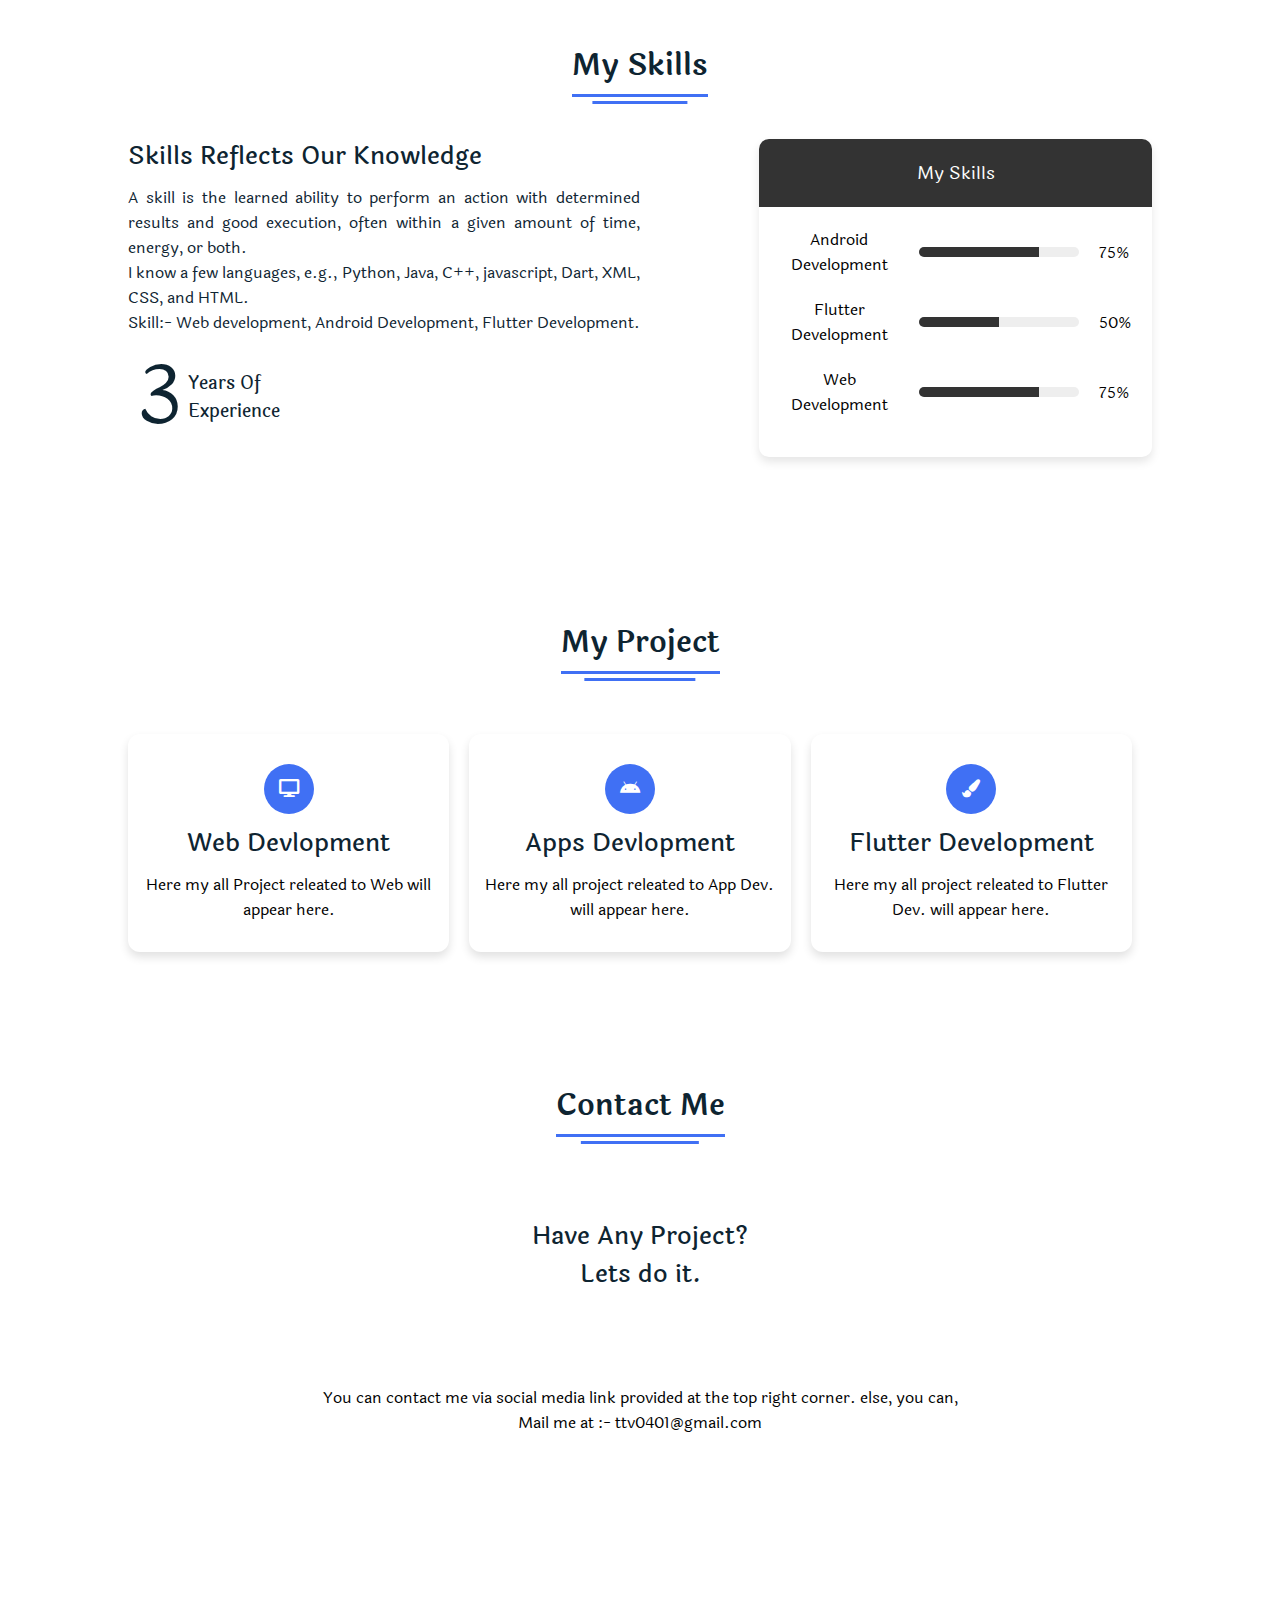
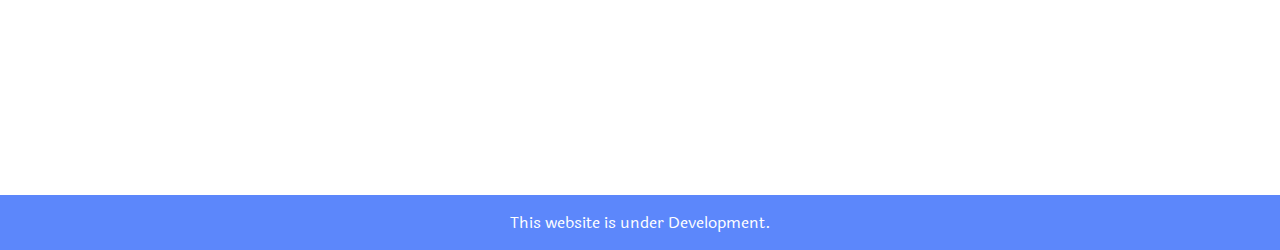
==== commit 5ae8c0a6: "updated YouTube button" ====
--- a/index.html
+++ b/index.html
@@ -32,6 +32,7 @@
         <a href="https://www.instagram.com/s_tushar_/"><i class="fab fa-instagram"></i></a>
         <a href="https://www.linkedin.com/in/tushar-sharma-96285121b/"><i class="fab fa-linkedin"></i></a>
         <a href="https://github.com/ttv2004"><i class="fab fa-github"></i></a>
+        <a href="https://www.youtube.com/@s_tushar_"><i class="fab fa-youtube"></i></a>
       </div>
     </div>
     <div class="menu-btn">
